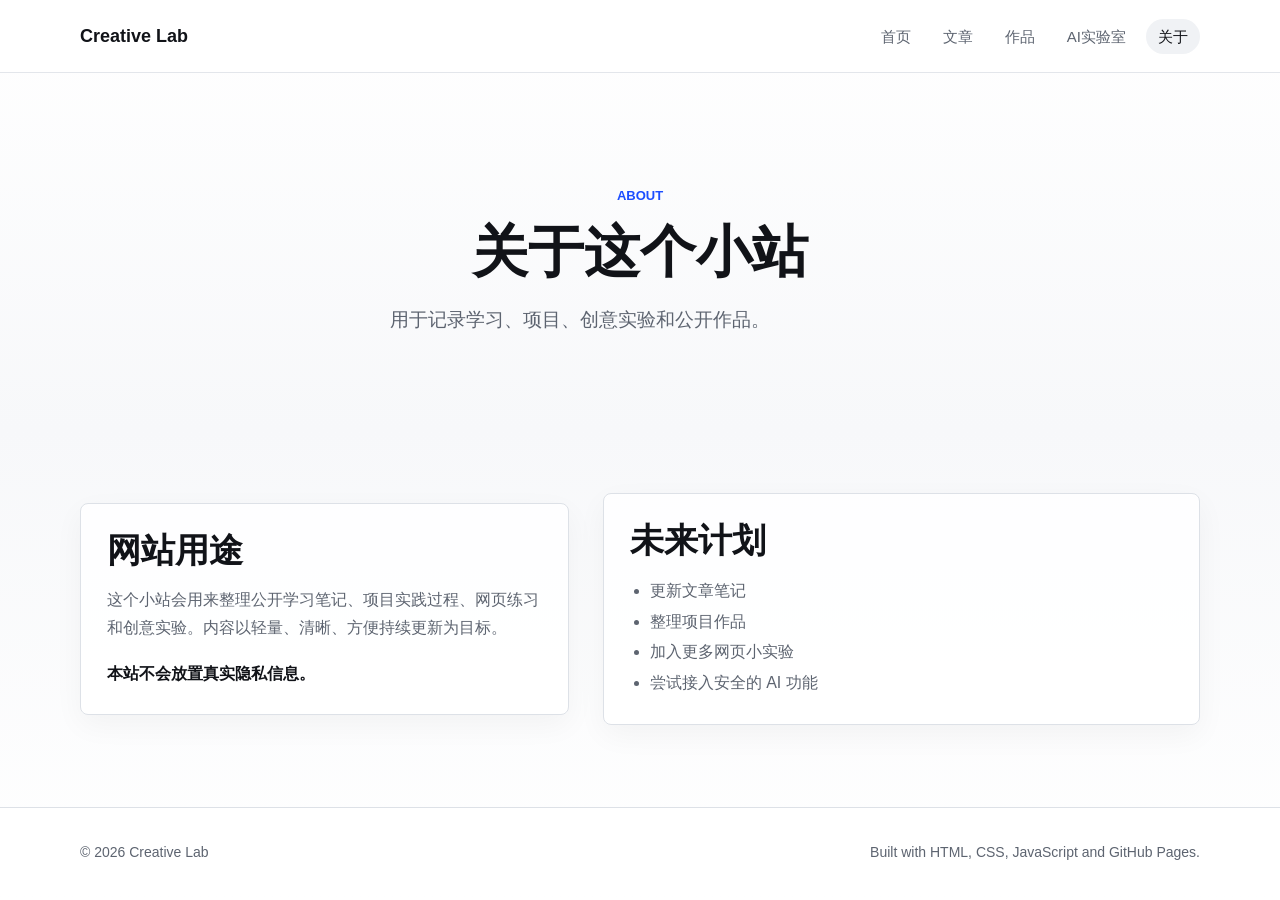
==== pages/about.html @ 0466f916 "Build Creative Lab static homepage" ====
<!DOCTYPE html>
<html lang="zh-CN">
<head>
  <meta charset="UTF-8">
  <meta name="viewport" content="width=device-width, initial-scale=1.0">
  <title>Creative Lab | 关于</title>
  <link rel="stylesheet" href="../assets/css/style.css">
  <link rel="stylesheet" href="../assets/css/responsive.css">
</head>
<body>
  <header class="site-header">
    <nav class="navbar container" aria-label="主导航">
      <a class="brand" href="../index.html">Creative Lab</a>
      <div class="nav-links">
        <a href="../index.html">首页</a>
        <a href="notes.html">文章</a>
        <a href="projects.html">作品</a>
        <a href="lab.html">AI实验室</a>
        <a href="about.html" aria-current="page">关于</a>
      </div>
    </nav>
  </header>

  <main class="page-main">
    <section class="page-hero">
      <div class="container narrow-container">
        <p class="eyebrow">About</p>
        <h1>关于这个小站</h1>
        <p class="lead-text">用于记录学习、项目、创意实验和公开作品。</p>
      </div>
    </section>

    <section class="section-block">
      <div class="container split-section">
        <article class="content-panel">
          <h2>网站用途</h2>
          <p>这个小站会用来整理公开学习笔记、项目实践过程、网页练习和创意实验。内容以轻量、清晰、方便持续更新为目标。</p>
          <p class="privacy-note">本站不会放置真实隐私信息。</p>
        </article>
        <article class="content-panel">
          <h2>未来计划</h2>
          <ul class="clean-list">
            <li>更新文章笔记</li>
            <li>整理项目作品</li>
            <li>加入更多网页小实验</li>
            <li>尝试接入安全的 AI 功能</li>
          </ul>
        </article>
      </div>
    </section>
  </main>

  <footer class="site-footer">
    <div class="container footer-inner">
      <p>© 2026 Creative Lab</p>
      <p>Built with HTML, CSS, JavaScript and GitHub Pages.</p>
    </div>
  </footer>
</body>
</html>
---- assets/css/style.css ----
:root {
  --bg: #f7f8fa;
  --surface: #ffffff;
  --surface-soft: #f0f2f5;
  --text: #111318;
  --muted: #5d6470;
  --line: #dde1e7;
  --accent: #1b4dff;
  --accent-dark: #1538b8;
  --shadow: 0 18px 45px rgba(17, 19, 24, 0.08);
  --radius: 8px;
  --max-width: 1120px;
}

* {
  box-sizing: border-box;
}

html {
  scroll-behavior: smooth;
}

body {
  margin: 0;
  min-width: 0;
  font-family: -apple-system, BlinkMacSystemFont, "Segoe UI", "PingFang SC", "Microsoft YaHei", Arial, sans-serif;
  color: var(--text);
  background: linear-gradient(180deg, #ffffff 0%, var(--bg) 48%, #ffffff 100%);
}

a {
  color: inherit;
}

.container {
  width: calc(100% - 48px);
  max-width: var(--max-width);
  margin: 0 auto;
}

.narrow-container {
  max-width: 780px;
}

.site-header {
  position: sticky;
  top: 0;
  z-index: 20;
  border-bottom: 1px solid rgba(221, 225, 231, 0.82);
  background: rgba(255, 255, 255, 0.82);
  backdrop-filter: blur(18px);
}

.navbar {
  min-height: 72px;
  display: flex;
  align-items: center;
  justify-content: space-between;
  gap: 24px;
  padding: 14px 0;
}

.brand {
  flex: 0 0 auto;
  color: var(--text);
  font-size: 18px;
  font-weight: 700;
  letter-spacing: 0;
  text-decoration: none;
}

.nav-links {
  display: flex;
  align-items: center;
  justify-content: flex-end;
  flex-wrap: wrap;
  gap: 8px;
}

.nav-links a {
  border-radius: 999px;
  color: var(--muted);
  font-size: 15px;
  line-height: 1;
  padding: 10px 12px;
  text-decoration: none;
  transition: color 160ms ease, background-color 160ms ease;
}

.nav-links a:hover,
.nav-links a[aria-current="page"] {
  color: var(--text);
  background: var(--surface-soft);
}

.hero-section {
  position: relative;
  overflow: hidden;
  padding: 112px 0 84px;
}

.hero-grid {
  display: grid;
  grid-template-columns: minmax(0, 1.05fr) minmax(280px, 0.95fr);
  align-items: center;
  gap: 56px;
}

.eyebrow {
  margin: 0 0 14px;
  color: var(--accent);
  font-size: 13px;
  font-weight: 700;
  letter-spacing: 0;
  text-transform: uppercase;
}

h1,
h2,
h3,
p {
  margin-top: 0;
}

h1 {
  max-width: 760px;
  margin-bottom: 22px;
  font-size: 64px;
  font-weight: 720;
  line-height: 1.06;
  letter-spacing: 0;
}

h2 {
  margin-bottom: 16px;
  font-size: 34px;
  line-height: 1.18;
  letter-spacing: 0;
}

h3 {
  margin-bottom: 12px;
  font-size: 21px;
  line-height: 1.35;
  letter-spacing: 0;
}

p {
  color: var(--muted);
  line-height: 1.75;
}

.hero-text,
.lead-text {
  max-width: 660px;
  font-size: 19px;
}

.hero-actions {
  display: flex;
  flex-wrap: wrap;
  gap: 14px;
  margin-top: 34px;
}

.button {
  display: inline-flex;
  align-items: center;
  justify-content: center;
  min-height: 46px;
  border: 1px solid transparent;
  border-radius: 999px;
  padding: 12px 20px;
  font: inherit;
  font-weight: 650;
  line-height: 1;
  text-decoration: none;
  cursor: pointer;
  transition: transform 160ms ease, border-color 160ms ease, background-color 160ms ease, color 160ms ease, box-shadow 160ms ease;
}

.button:hover {
  transform: translateY(-1px);
}

.button-primary {
  color: #ffffff;
  background: var(--text);
  box-shadow: 0 12px 26px rgba(17, 19, 24, 0.16);
}

.button-primary:hover {
  background: #000000;
}

.button-secondary {
  color: var(--text);
  background: rgba(255, 255, 255, 0.72);
  border-color: var(--line);
}

.button-secondary:hover {
  border-color: #c8ced8;
  background: #ffffff;
}

.hero-visual {
  position: relative;
  min-height: 430px;
}

.hero-visual::before,
.hero-visual::after {
  content: "";
  position: absolute;
  border: 1px solid rgba(17, 19, 24, 0.08);
  border-radius: var(--radius);
  background: rgba(255, 255, 255, 0.48);
}

.hero-visual::before {
  width: 62%;
  height: 62%;
  top: 8px;
  right: 0;
  transform: rotate(8deg);
}

.hero-visual::after {
  width: 48%;
  height: 42%;
  bottom: 0;
  left: 0;
  transform: rotate(-7deg);
}

.visual-panel {
  position: absolute;
  inset: 54px 14px 36px 36px;
  overflow: hidden;
  border: 1px solid rgba(17, 19, 24, 0.12);
  border-radius: var(--radius);
  background:
    linear-gradient(135deg, rgba(255, 255, 255, 0.92), rgba(248, 250, 252, 0.62)),
    repeating-linear-gradient(90deg, rgba(17, 19, 24, 0.04) 0 1px, transparent 1px 52px),
    repeating-linear-gradient(0deg, rgba(17, 19, 24, 0.04) 0 1px, transparent 1px 52px);
  box-shadow: var(--shadow);
}

.visual-panel span {
  position: absolute;
  display: block;
  border: 1px solid rgba(17, 19, 24, 0.14);
  border-radius: var(--radius);
  background: rgba(255, 255, 255, 0.74);
}

.visual-panel span:nth-child(1) {
  width: 46%;
  height: 92px;
  top: 42px;
  left: 38px;
}

.visual-panel span:nth-child(2) {
  width: 28%;
  height: 138px;
  right: 38px;
  top: 96px;
}

.visual-panel span:nth-child(3) {
  width: 54%;
  height: 112px;
  left: 78px;
  bottom: 50px;
}

.visual-line {
  position: absolute;
  width: 70%;
  height: 1px;
  top: 50%;
  left: 15%;
  background: linear-gradient(90deg, transparent, rgba(27, 77, 255, 0.7), transparent);
  transform: rotate(-18deg);
}

.section-block {
  padding: 82px 0;
}

.muted-section {
  background: rgba(240, 242, 245, 0.68);
}

.section-heading {
  max-width: 720px;
  margin: 0 auto 36px;
  text-align: center;
}

.section-heading.align-left {
  margin-left: 0;
  text-align: left;
}

.card-grid {
  display: grid;
  gap: 20px;
}

.three-columns {
  grid-template-columns: repeat(3, minmax(0, 1fr));
}

.info-card,
.project-card,
.content-card,
.content-panel,
.inspiration-box {
  border: 1px solid var(--line);
  border-radius: var(--radius);
  background: rgba(255, 255, 255, 0.9);
  box-shadow: 0 10px 30px rgba(17, 19, 24, 0.045);
}

.info-card,
.project-card,
.content-card,
.content-panel {
  padding: 26px;
  transition: transform 160ms ease, border-color 160ms ease, box-shadow 160ms ease;
}

.info-card:hover,
.project-card:hover,
.content-card:hover {
  transform: translateY(-3px);
  border-color: #cbd2dc;
  box-shadow: 0 16px 38px rgba(17, 19, 24, 0.075);
}

.info-card p,
.project-card p,
.content-card p,
.content-panel p {
  margin-bottom: 0;
}

.project-card,
.content-card {
  min-height: 220px;
  display: flex;
  flex-direction: column;
}

.project-card h2,
.content-card h2 {
  margin-bottom: 12px;
  font-size: 22px;
}

.tag-list {
  display: flex;
  flex-wrap: wrap;
  gap: 8px;
  margin-top: auto;
  padding-top: 22px;
}

.tag-list span {
  border: 1px solid var(--line);
  border-radius: 999px;
  color: #394150;
  background: #f7f8fa;
  font-size: 13px;
  line-height: 1;
  padding: 8px 10px;
}

.split-section {
  display: grid;
  grid-template-columns: minmax(0, 0.9fr) minmax(280px, 1.1fr);
  align-items: center;
  gap: 34px;
}

.lab-layout {
  align-items: stretch;
}

.inspiration-box {
  padding: 32px;
}

.large-box {
  min-height: 260px;
  display: flex;
  flex-direction: column;
  justify-content: space-between;
}

.inspiration-text {
  min-height: 100px;
  margin-bottom: 26px;
  color: var(--text);
  font-size: 24px;
  line-height: 1.55;
}

.page-main {
  min-height: calc(100vh - 170px);
}

.page-hero {
  padding: 112px 0 56px;
  text-align: center;
}

.page-hero h1 {
  margin-left: auto;
  margin-right: auto;
  font-size: 56px;
}

.card-meta {
  margin-bottom: 10px;
  color: var(--accent);
  font-size: 13px;
  font-weight: 700;
}

.privacy-note {
  margin-top: 18px;
  color: var(--text);
  font-weight: 700;
}

.clean-list {
  margin: 0;
  padding-left: 20px;
  color: var(--muted);
  line-height: 1.9;
}

.site-footer {
  border-top: 1px solid var(--line);
  background: #ffffff;
}

.footer-inner {
  display: flex;
  align-items: center;
  justify-content: space-between;
  gap: 20px;
  min-height: 88px;
  padding: 22px 0;
}

.footer-inner p {
  margin: 0;
  font-size: 14px;
}
---- assets/css/responsive.css ----
@media (max-width: 820px) {
  .container {
    width: calc(100% - 32px);
  }

  .navbar {
    align-items: flex-start;
    flex-direction: column;
    gap: 12px;
    min-height: auto;
  }

  .nav-links {
    width: 100%;
    justify-content: flex-start;
  }

  .nav-links a {
    padding: 9px 10px;
    font-size: 14px;
  }

  .hero-section {
    padding: 72px 0 52px;
  }

  h1 {
    font-size: 44px;
  }

  .page-hero h1 {
    font-size: 42px;
  }

  .hero-grid,
  .split-section {
    grid-template-columns: 1fr;
  }

  .hero-visual {
    min-height: 260px;
  }

  .visual-panel {
    inset: 18px 0 10px;
  }

  .three-columns {
    grid-template-columns: 1fr;
  }

  .section-block {
    padding: 58px 0;
  }

  .page-hero {
    padding: 72px 0 36px;
  }

  .section-heading {
    text-align: left;
  }

  .inspiration-text {
    min-height: auto;
    font-size: 21px;
  }

  .footer-inner {
    align-items: flex-start;
    flex-direction: column;
    justify-content: center;
  }
}

@media (max-width: 480px) {
  h1 {
    font-size: 36px;
  }

  .page-hero h1 {
    font-size: 36px;
  }

  h2 {
    font-size: 28px;
  }

  .hero-text,
  .lead-text {
    font-size: 17px;
  }

  .hero-actions,
  .button {
    width: 100%;
  }

  .info-card,
  .project-card,
  .content-card,
  .content-panel,
  .inspiration-box {
    padding: 22px;
  }

  .nav-links {
    gap: 4px;
  }
}
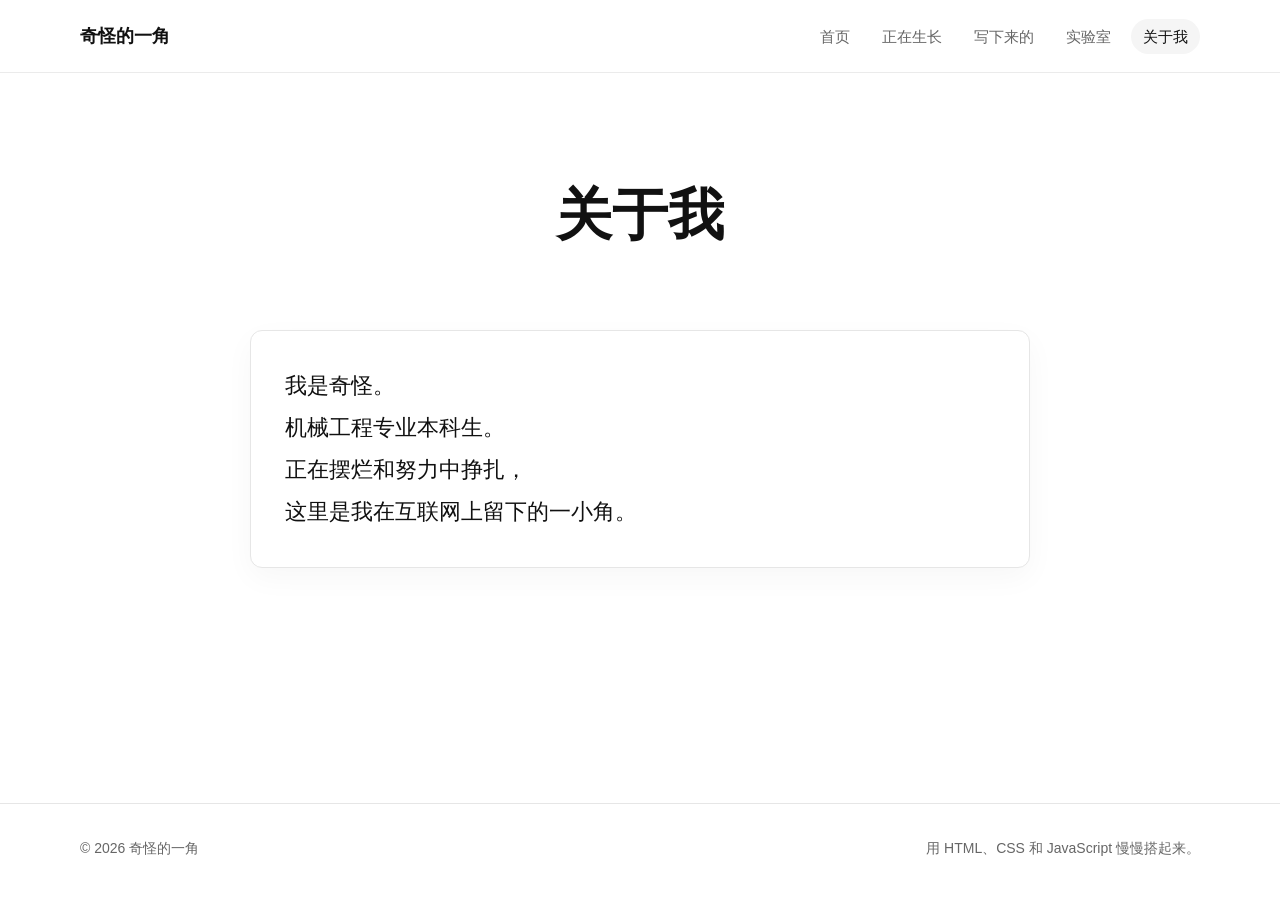
==== commit 89820f97: "Refine personal site UI locally" ====
--- a/pages/about.html
+++ b/pages/about.html
@@ -3,20 +3,20 @@
 <head>
   <meta charset="UTF-8">
   <meta name="viewport" content="width=device-width, initial-scale=1.0">
-  <title>Creative Lab | 关于</title>
+  <title>奇怪的一角 | 关于我</title>
   <link rel="stylesheet" href="../assets/css/style.css">
   <link rel="stylesheet" href="../assets/css/responsive.css">
 </head>
 <body>
   <header class="site-header">
     <nav class="navbar container" aria-label="主导航">
-      <a class="brand" href="../index.html">Creative Lab</a>
+      <a class="brand" href="../index.html">奇怪的一角</a>
       <div class="nav-links">
         <a href="../index.html">首页</a>
-        <a href="notes.html">文章</a>
-        <a href="projects.html">作品</a>
-        <a href="lab.html">AI实验室</a>
-        <a href="about.html" aria-current="page">关于</a>
+        <a href="projects.html">正在生长</a>
+        <a href="notes.html">写下来的</a>
+        <a href="lab.html">实验室</a>
+        <a href="about.html" aria-current="page">关于我</a>
       </div>
     </nav>
   </header>
@@ -24,27 +24,14 @@
   <main class="page-main">
     <section class="page-hero">
       <div class="container narrow-container">
-        <p class="eyebrow">About</p>
-        <h1>关于这个小站</h1>
-        <p class="lead-text">用于记录学习、项目、创意实验和公开作品。</p>
+        <h1>关于我</h1>
       </div>
     </section>
 
-    <section class="section-block">
-      <div class="container split-section">
-        <article class="content-panel">
-          <h2>网站用途</h2>
-          <p>这个小站会用来整理公开学习笔记、项目实践过程、网页练习和创意实验。内容以轻量、清晰、方便持续更新为目标。</p>
-          <p class="privacy-note">本站不会放置真实隐私信息。</p>
-        </article>
-        <article class="content-panel">
-          <h2>未来计划</h2>
-          <ul class="clean-list">
-            <li>更新文章笔记</li>
-            <li>整理项目作品</li>
-            <li>加入更多网页小实验</li>
-            <li>尝试接入安全的 AI 功能</li>
-          </ul>
+    <section class="section-block compact-section">
+      <div class="container narrow-container">
+        <article class="content-panel about-note">
+          <p>我是奇怪。<br>机械工程专业本科生。<br>正在摆烂和努力中挣扎，<br>这里是我在互联网上留下的一小角。</p>
         </article>
       </div>
     </section>
@@ -52,8 +39,8 @@
 
   <footer class="site-footer">
     <div class="container footer-inner">
-      <p>© 2026 Creative Lab</p>
-      <p>Built with HTML, CSS, JavaScript and GitHub Pages.</p>
+      <p>© 2026 奇怪的一角</p>
+      <p>用 HTML、CSS 和 JavaScript 慢慢搭起来。</p>
     </div>
   </footer>
 </body>
--- a/assets/css/style.css
+++ b/assets/css/style.css
@@ -1,13 +1,13 @@
 :root {
-  --bg: #f7f8fa;
+  --bg: #ffffff;
   --surface: #ffffff;
-  --surface-soft: #f0f2f5;
-  --text: #111318;
-  --muted: #5d6470;
-  --line: #dde1e7;
-  --accent: #1b4dff;
-  --accent-dark: #1538b8;
-  --shadow: 0 18px 45px rgba(17, 19, 24, 0.08);
+  --surface-soft: #f5f5f5;
+  --text: #111111;
+  --muted: #666666;
+  --line: #e6e6e6;
+  --accent: #111111;
+  --accent-soft: #f2f2f2;
+  --shadow: 0 18px 45px rgba(0, 0, 0, 0.06);
   --radius: 8px;
   --max-width: 1120px;
 }
@@ -25,7 +25,7 @@
   min-width: 0;
   font-family: -apple-system, BlinkMacSystemFont, "Segoe UI", "PingFang SC", "Microsoft YaHei", Arial, sans-serif;
   color: var(--text);
-  background: linear-gradient(180deg, #ffffff 0%, var(--bg) 48%, #ffffff 100%);
+  background: var(--bg);
 }
 
 a {
@@ -46,7 +46,7 @@
   position: sticky;
   top: 0;
   z-index: 20;
-  border-bottom: 1px solid rgba(221, 225, 231, 0.82);
+  border-bottom: 1px solid rgba(230, 230, 230, 0.78);
   background: rgba(255, 255, 255, 0.82);
   backdrop-filter: blur(18px);
 }
@@ -64,7 +64,7 @@
   flex: 0 0 auto;
   color: var(--text);
   font-size: 18px;
-  font-weight: 700;
+  font-weight: 620;
   letter-spacing: 0;
   text-decoration: none;
 }
@@ -84,13 +84,80 @@
   line-height: 1;
   padding: 10px 12px;
   text-decoration: none;
-  transition: color 160ms ease, background-color 160ms ease;
+  transition: color 180ms ease, background-color 180ms ease, transform 180ms ease;
 }
 
 .nav-links a:hover,
 .nav-links a[aria-current="page"] {
   color: var(--text);
   background: var(--surface-soft);
+}
+
+.nav-links a:hover {
+  transform: translateY(-1px);
+}
+
+.home-hero {
+  min-height: 64vh;
+  display: flex;
+  align-items: center;
+  padding: 118px 0 84px;
+}
+
+.home-hero-inner {
+  display: flex;
+  justify-content: center;
+  align-items: center;
+  text-align: center;
+}
+
+.home-hero h1 {
+  max-width: none;
+  margin-bottom: 0;
+  font-size: 88px;
+  font-weight: 520;
+  animation: fade-up 520ms ease both;
+}
+
+.home-notice-section {
+  padding: 4px 0 120px;
+}
+
+.notice-card,
+.quest-link-card {
+  border: 1px solid var(--line);
+  border-radius: 12px;
+  background: #ffffff;
+  box-shadow: var(--shadow);
+  animation: fade-up 620ms ease both;
+}
+
+.notice-card {
+  padding: 30px;
+  text-align: left;
+}
+
+.notice-label {
+  display: inline-flex;
+  margin-bottom: 12px;
+  border: 1px solid var(--line);
+  border-radius: 999px;
+  color: var(--muted);
+  background: var(--surface-soft);
+  font-size: 13px;
+  font-weight: 620;
+  line-height: 1;
+  padding: 8px 11px;
+}
+
+.notice-card h2,
+.quest-link-card h2 {
+  margin-bottom: 12px;
+}
+
+.notice-card p:not(.notice-label),
+.quest-link-card p:not(.notice-label) {
+  margin-bottom: 22px;
 }
 
 .hero-section {
@@ -172,21 +239,21 @@
   border-radius: 999px;
   padding: 12px 20px;
   font: inherit;
-  font-weight: 650;
+  font-weight: 620;
   line-height: 1;
   text-decoration: none;
   cursor: pointer;
-  transition: transform 160ms ease, border-color 160ms ease, background-color 160ms ease, color 160ms ease, box-shadow 160ms ease;
+  transition: transform 180ms ease, border-color 180ms ease, background-color 180ms ease, color 180ms ease, box-shadow 180ms ease;
 }
 
 .button:hover {
-  transform: translateY(-1px);
+  transform: translateY(-2px);
 }
 
 .button-primary {
   color: #ffffff;
   background: var(--text);
-  box-shadow: 0 12px 26px rgba(17, 19, 24, 0.16);
+  box-shadow: 0 12px 26px rgba(0, 0, 0, 0.14);
 }
 
 .button-primary:hover {
@@ -202,6 +269,18 @@
 .button-secondary:hover {
   border-color: #c8ced8;
   background: #ffffff;
+}
+
+.button-soft {
+  color: #ffffff;
+  background: var(--text);
+  border-color: var(--text);
+  box-shadow: 0 12px 26px rgba(0, 0, 0, 0.12);
+}
+
+.button-soft:hover {
+  background: #000000;
+  border-color: #000000;
 }
 
 .hero-visual {
@@ -282,7 +361,7 @@
   height: 1px;
   top: 50%;
   left: 15%;
-  background: linear-gradient(90deg, transparent, rgba(27, 77, 255, 0.7), transparent);
+  background: linear-gradient(90deg, transparent, rgba(17, 17, 17, 0.34), transparent);
   transform: rotate(-18deg);
 }
 
@@ -290,8 +369,12 @@
   padding: 82px 0;
 }
 
+.compact-section {
+  padding-top: 28px;
+}
+
 .muted-section {
-  background: rgba(240, 242, 245, 0.68);
+  background: #fafafa;
 }
 
 .section-heading {
@@ -312,6 +395,10 @@
 
 .three-columns {
   grid-template-columns: repeat(3, minmax(0, 1fr));
+}
+
+.two-columns {
+  grid-template-columns: repeat(2, minmax(0, 1fr));
 }
 
 .info-card,
@@ -320,9 +407,9 @@
 .content-panel,
 .inspiration-box {
   border: 1px solid var(--line);
-  border-radius: var(--radius);
-  background: rgba(255, 255, 255, 0.9);
-  box-shadow: 0 10px 30px rgba(17, 19, 24, 0.045);
+  border-radius: 12px;
+  background: #ffffff;
+  box-shadow: 0 10px 30px rgba(0, 0, 0, 0.035);
 }
 
 .info-card,
@@ -336,9 +423,9 @@
 .info-card:hover,
 .project-card:hover,
 .content-card:hover {
-  transform: translateY(-3px);
-  border-color: #cbd2dc;
-  box-shadow: 0 16px 38px rgba(17, 19, 24, 0.075);
+  transform: translateY(-4px);
+  border-color: #d0d0d0;
+  box-shadow: 0 18px 42px rgba(0, 0, 0, 0.065);
 }
 
 .info-card p,
@@ -350,7 +437,7 @@
 
 .project-card,
 .content-card {
-  min-height: 220px;
+  min-height: 180px;
   display: flex;
   flex-direction: column;
 }
@@ -394,6 +481,44 @@
   padding: 32px;
 }
 
+.quest-link-card {
+  display: flex;
+  align-items: center;
+  justify-content: space-between;
+  gap: 30px;
+  padding: 32px;
+  position: relative;
+  overflow: hidden;
+}
+
+.quest-link-card::after {
+  content: "";
+  position: absolute;
+  inset: auto 28px 0 auto;
+  width: 160px;
+  height: 1px;
+  background: linear-gradient(90deg, transparent, #111111);
+  opacity: 0.16;
+}
+
+.quest-link-card p:not(.notice-label) {
+  max-width: 650px;
+}
+
+.quiet-panel p,
+.about-note p {
+  color: var(--text);
+}
+
+.about-note {
+  padding: 34px;
+}
+
+.about-note p {
+  font-size: 22px;
+  line-height: 1.9;
+}
+
 .large-box {
   min-height: 260px;
   display: flex;
@@ -414,8 +539,9 @@
 }
 
 .page-hero {
-  padding: 112px 0 56px;
+  padding: 112px 0 36px;
   text-align: center;
+  animation: fade-up 500ms ease both;
 }
 
 .page-hero h1 {
@@ -428,7 +554,7 @@
   margin-bottom: 10px;
   color: var(--accent);
   font-size: 13px;
-  font-weight: 700;
+  font-weight: 620;
 }
 
 .privacy-note {
@@ -462,3 +588,26 @@
   margin: 0;
   font-size: 14px;
 }
+
+@keyframes fade-up {
+  from {
+    opacity: 0;
+    transform: translateY(12px);
+  }
+
+  to {
+    opacity: 1;
+    transform: translateY(0);
+  }
+}
+
+@media (prefers-reduced-motion: reduce) {
+  *,
+  *::before,
+  *::after {
+    animation-duration: 1ms !important;
+    animation-iteration-count: 1 !important;
+    scroll-behavior: auto !important;
+    transition-duration: 1ms !important;
+  }
+}
--- a/assets/css/responsive.css
+++ b/assets/css/responsive.css
@@ -24,6 +24,19 @@
     padding: 72px 0 52px;
   }
 
+  .home-hero {
+    min-height: 48vh;
+    padding: 78px 0 48px;
+  }
+
+  .home-hero h1 {
+    font-size: 50px;
+  }
+
+  .home-notice-section {
+    padding-bottom: 72px;
+  }
+
   h1 {
     font-size: 44px;
   }
@@ -45,8 +58,14 @@
     inset: 18px 0 10px;
   }
 
-  .three-columns {
+  .three-columns,
+  .two-columns {
     grid-template-columns: 1fr;
+  }
+
+  .quest-link-card {
+    align-items: flex-start;
+    flex-direction: column;
   }
 
   .section-block {
@@ -78,6 +97,10 @@
     font-size: 36px;
   }
 
+  .home-hero h1 {
+    font-size: 42px;
+  }
+
   .page-hero h1 {
     font-size: 36px;
   }
@@ -100,8 +123,14 @@
   .project-card,
   .content-card,
   .content-panel,
-  .inspiration-box {
+  .inspiration-box,
+  .notice-card,
+  .quest-link-card {
     padding: 22px;
+  }
+
+  .about-note p {
+    font-size: 19px;
   }
 
   .nav-links {
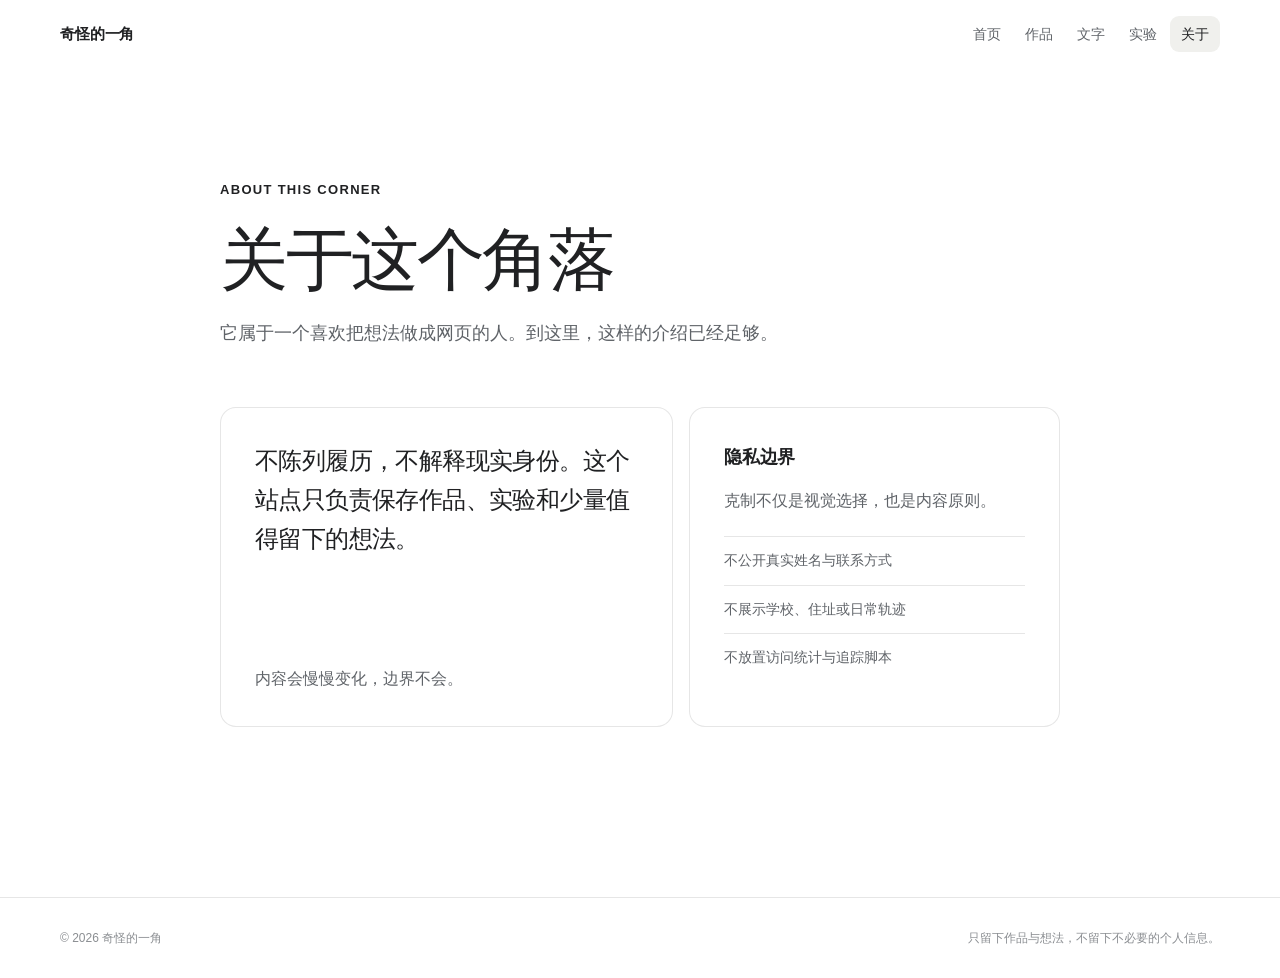
==== commit b7c96142: "Refine personal site and harden deployment privacy" ====
--- a/pages/about.html
+++ b/pages/about.html
@@ -3,45 +3,44 @@
 <head>
   <meta charset="UTF-8">
   <meta name="viewport" content="width=device-width, initial-scale=1.0">
-  <title>奇怪的一角 | 关于我</title>
-  <link rel="stylesheet" href="../assets/css/style.css">
-  <link rel="stylesheet" href="../assets/css/responsive.css">
+  <meta name="description" content="关于奇怪的一角，以及它的隐私边界。">
+  <title>关于 | 奇怪的一角</title>
+  <link rel="stylesheet" href="../assets/css/style.css?v=20260715-board">
+  <link rel="stylesheet" href="../assets/css/responsive.css?v=20260715-board2">
+  <script src="../assets/js/main.js?v=20260715-board" defer></script>
 </head>
 <body>
-  <header class="site-header">
-    <nav class="navbar container" aria-label="主导航">
-      <a class="brand" href="../index.html">奇怪的一角</a>
-      <div class="nav-links">
-        <a href="../index.html">首页</a>
-        <a href="projects.html">正在生长</a>
-        <a href="notes.html">写下来的</a>
-        <a href="lab.html">实验室</a>
-        <a href="about.html" aria-current="page">关于我</a>
-      </div>
-    </nav>
-  </header>
+  <site-header root="../" active="about"></site-header>
 
   <main class="page-main">
     <section class="page-hero">
-      <div class="container narrow-container">
-        <h1>关于我</h1>
+      <div class="page-width">
+        <p class="kicker">About this corner</p>
+        <h1>关于这个角落</h1>
+        <p class="lead-text">它属于一个喜欢把想法做成网页的人。到这里，这样的介绍已经足够。</p>
       </div>
     </section>
 
     <section class="section-block compact-section">
-      <div class="container narrow-container">
-        <article class="content-panel about-note">
-          <p>我是奇怪。<br>机械工程专业本科生。<br>正在摆烂和努力中挣扎，<br>这里是我在互联网上留下的一小角。</p>
+      <div class="page-width about-grid">
+        <article class="content-panel about-statement">
+          <p>不陈列履历，不解释现实身份。这个站点只负责保存作品、实验和少量值得留下的想法。</p>
+          <p>内容会慢慢变化，边界不会。</p>
         </article>
+
+        <aside class="privacy-panel" aria-labelledby="privacy-title">
+          <h2 id="privacy-title">隐私边界</h2>
+          <p>克制不仅是视觉选择，也是内容原则。</p>
+          <ul class="privacy-list">
+            <li>不公开真实姓名与联系方式</li>
+            <li>不展示学校、住址或日常轨迹</li>
+            <li>不放置访问统计与追踪脚本</li>
+          </ul>
+        </aside>
       </div>
     </section>
   </main>
 
-  <footer class="site-footer">
-    <div class="container footer-inner">
-      <p>© 2026 奇怪的一角</p>
-      <p>用 HTML、CSS 和 JavaScript 慢慢搭起来。</p>
-    </div>
-  </footer>
+  <site-footer></site-footer>
 </body>
 </html>
--- a/assets/css/style.css
+++ b/assets/css/style.css
@@ -1,15 +1,22 @@
 :root {
-  --bg: #ffffff;
+  color-scheme: light;
+  --canvas: #ffffff;
   --surface: #ffffff;
-  --surface-soft: #f5f5f5;
-  --text: #111111;
-  --muted: #666666;
-  --line: #e6e6e6;
-  --accent: #111111;
-  --accent-soft: #f2f2f2;
-  --shadow: 0 18px 45px rgba(0, 0, 0, 0.06);
-  --radius: 8px;
-  --max-width: 1120px;
+  --surface-subtle: #f0f0ed;
+  --text: #202123;
+  --text-soft: #5f6368;
+  --text-faint: #8b8e92;
+  --line: rgba(32, 33, 35, 0.11);
+  --line-strong: rgba(32, 33, 35, 0.18);
+  --accent: #202123;
+  --accent-soft: #f0f0ed;
+  --focus: #2f7a60;
+  --shadow: 0 18px 50px rgba(25, 27, 26, 0.07);
+  --radius-small: 10px;
+  --radius: 16px;
+  --page-width: 840px;
+  --shell-width: 1160px;
+  --ease: cubic-bezier(0.16, 1, 0.3, 1);
 }
 
 * {
@@ -22,164 +29,40 @@
 
 body {
   margin: 0;
-  min-width: 0;
-  font-family: -apple-system, BlinkMacSystemFont, "Segoe UI", "PingFang SC", "Microsoft YaHei", Arial, sans-serif;
-  color: var(--text);
-  background: var(--bg);
+  min-width: 320px;
+  color: var(--text);
+  background: var(--canvas);
+  font-family: Inter, ui-sans-serif, -apple-system, BlinkMacSystemFont, "Segoe UI", "PingFang SC", "Microsoft YaHei", sans-serif;
+  font-size: 16px;
+  line-height: 1.7;
+  text-rendering: optimizeLegibility;
+  -webkit-font-smoothing: antialiased;
+}
+
+body::before {
+  content: none;
 }
 
 a {
   color: inherit;
 }
 
-.container {
-  width: calc(100% - 48px);
-  max-width: var(--max-width);
-  margin: 0 auto;
-}
-
-.narrow-container {
-  max-width: 780px;
-}
-
-.site-header {
-  position: sticky;
-  top: 0;
-  z-index: 20;
-  border-bottom: 1px solid rgba(230, 230, 230, 0.78);
-  background: rgba(255, 255, 255, 0.82);
-  backdrop-filter: blur(18px);
-}
-
-.navbar {
-  min-height: 72px;
-  display: flex;
-  align-items: center;
-  justify-content: space-between;
-  gap: 24px;
-  padding: 14px 0;
-}
-
-.brand {
-  flex: 0 0 auto;
-  color: var(--text);
-  font-size: 18px;
-  font-weight: 620;
-  letter-spacing: 0;
-  text-decoration: none;
-}
-
-.nav-links {
-  display: flex;
-  align-items: center;
-  justify-content: flex-end;
-  flex-wrap: wrap;
-  gap: 8px;
-}
-
-.nav-links a {
-  border-radius: 999px;
-  color: var(--muted);
-  font-size: 15px;
-  line-height: 1;
-  padding: 10px 12px;
-  text-decoration: none;
-  transition: color 180ms ease, background-color 180ms ease, transform 180ms ease;
-}
-
-.nav-links a:hover,
-.nav-links a[aria-current="page"] {
-  color: var(--text);
-  background: var(--surface-soft);
-}
-
-.nav-links a:hover {
-  transform: translateY(-1px);
-}
-
-.home-hero {
-  min-height: 64vh;
-  display: flex;
-  align-items: center;
-  padding: 118px 0 84px;
-}
-
-.home-hero-inner {
-  display: flex;
-  justify-content: center;
-  align-items: center;
-  text-align: center;
-}
-
-.home-hero h1 {
-  max-width: none;
-  margin-bottom: 0;
-  font-size: 88px;
-  font-weight: 520;
-  animation: fade-up 520ms ease both;
-}
-
-.home-notice-section {
-  padding: 4px 0 120px;
-}
-
-.notice-card,
-.quest-link-card {
-  border: 1px solid var(--line);
-  border-radius: 12px;
-  background: #ffffff;
-  box-shadow: var(--shadow);
-  animation: fade-up 620ms ease both;
-}
-
-.notice-card {
-  padding: 30px;
-  text-align: left;
-}
-
-.notice-label {
-  display: inline-flex;
-  margin-bottom: 12px;
-  border: 1px solid var(--line);
-  border-radius: 999px;
-  color: var(--muted);
-  background: var(--surface-soft);
-  font-size: 13px;
-  font-weight: 620;
-  line-height: 1;
-  padding: 8px 11px;
-}
-
-.notice-card h2,
-.quest-link-card h2 {
-  margin-bottom: 12px;
-}
-
-.notice-card p:not(.notice-label),
-.quest-link-card p:not(.notice-label) {
-  margin-bottom: 22px;
-}
-
-.hero-section {
-  position: relative;
-  overflow: hidden;
-  padding: 112px 0 84px;
-}
-
-.hero-grid {
-  display: grid;
-  grid-template-columns: minmax(0, 1.05fr) minmax(280px, 0.95fr);
-  align-items: center;
-  gap: 56px;
-}
-
-.eyebrow {
-  margin: 0 0 14px;
-  color: var(--accent);
-  font-size: 13px;
-  font-weight: 700;
-  letter-spacing: 0;
-  text-transform: uppercase;
+button,
+a {
+  -webkit-tap-highlight-color: transparent;
+}
+
+button,
+input,
+textarea,
+select {
+  font: inherit;
+}
+
+button:focus-visible,
+a:focus-visible {
+  outline: 3px solid color-mix(in srgb, var(--focus) 32%, transparent);
+  outline-offset: 3px;
 }
 
 h1,
@@ -189,407 +72,787 @@
   margin-top: 0;
 }
 
-h1 {
-  max-width: 760px;
+h1,
+h2,
+h3 {
+  color: var(--text);
+  letter-spacing: -0.035em;
+}
+
+p {
+  color: var(--text-soft);
+}
+
+site-header,
+site-footer {
+  display: block;
+}
+
+.shell {
+  width: min(calc(100% - 48px), var(--shell-width));
+  margin-inline: auto;
+}
+
+.page-width {
+  width: min(calc(100% - 48px), var(--page-width));
+  margin-inline: auto;
+}
+
+.site-header {
+  position: sticky;
+  top: 0;
+  z-index: 20;
+  border-bottom: 1px solid transparent;
+  background: rgba(255, 255, 255, 0.9);
+  backdrop-filter: blur(18px) saturate(1.15);
+  -webkit-backdrop-filter: blur(18px) saturate(1.15);
+}
+
+.navbar {
+  min-height: 68px;
+  display: flex;
+  align-items: center;
+  justify-content: space-between;
+  gap: 24px;
+}
+
+.brand {
+  flex: 0 0 auto;
+  color: var(--text);
+  font-size: 15px;
+  font-weight: 680;
+  letter-spacing: -0.01em;
+  text-decoration: none;
+}
+
+.nav-links {
+  display: flex;
+  align-items: center;
+  gap: 2px;
+}
+
+.nav-links a {
+  min-height: 36px;
+  display: inline-flex;
+  align-items: center;
+  border-radius: 9px;
+  color: var(--text-soft);
+  font-size: 14px;
+  line-height: 1;
+  padding: 0 11px;
+  text-decoration: none;
+  transition: color 180ms ease, background-color 180ms ease;
+}
+
+.nav-links a:hover,
+.nav-links a[aria-current="page"] {
+  color: var(--text);
+  background: var(--surface-subtle);
+}
+
+.page-main {
+  min-height: calc(100vh - 148px);
+}
+
+.home-hero {
+  padding: 90px 0 36px;
+  animation: reveal 620ms var(--ease) both;
+}
+
+.kicker {
   margin-bottom: 22px;
-  font-size: 64px;
-  font-weight: 720;
-  line-height: 1.06;
-  letter-spacing: 0;
-}
-
-h2 {
-  margin-bottom: 16px;
-  font-size: 34px;
-  line-height: 1.18;
-  letter-spacing: 0;
-}
-
-h3 {
-  margin-bottom: 12px;
-  font-size: 21px;
-  line-height: 1.35;
-  letter-spacing: 0;
-}
-
-p {
-  color: var(--muted);
-  line-height: 1.75;
-}
-
-.hero-text,
+  color: var(--accent);
+  font-size: 13px;
+  font-weight: 700;
+  letter-spacing: 0.1em;
+  text-transform: uppercase;
+}
+
+.home-hero h1,
+.page-hero h1 {
+  margin-bottom: 24px;
+  font-size: clamp(44px, 7.2vw, 68px);
+  font-weight: 560;
+  line-height: 1.08;
+}
+
+.home-hero h1 {
+  max-width: 740px;
+}
+
+.hero-copy,
 .lead-text {
-  max-width: 660px;
-  font-size: 19px;
+  max-width: 650px;
+  margin-bottom: 0;
+  font-size: 18px;
+  line-height: 1.8;
 }
 
 .hero-actions {
   display: flex;
   flex-wrap: wrap;
-  gap: 14px;
+  gap: 10px;
   margin-top: 34px;
 }
 
 .button {
+  min-height: 44px;
   display: inline-flex;
   align-items: center;
   justify-content: center;
-  min-height: 46px;
   border: 1px solid transparent;
-  border-radius: 999px;
-  padding: 12px 20px;
-  font: inherit;
-  font-weight: 620;
+  border-radius: var(--radius-small);
+  padding: 0 16px;
+  font-size: 14px;
+  font-weight: 650;
   line-height: 1;
   text-decoration: none;
   cursor: pointer;
-  transition: transform 180ms ease, border-color 180ms ease, background-color 180ms ease, color 180ms ease, box-shadow 180ms ease;
+  transition: transform 180ms var(--ease), background-color 180ms ease, border-color 180ms ease;
 }
 
 .button:hover {
-  transform: translateY(-2px);
+  transform: translateY(-1px);
 }
 
 .button-primary {
   color: #ffffff;
   background: var(--text);
-  box-shadow: 0 12px 26px rgba(0, 0, 0, 0.14);
 }
 
 .button-primary:hover {
-  background: #000000;
+  background: #0f1011;
 }
 
 .button-secondary {
-  color: var(--text);
-  background: rgba(255, 255, 255, 0.72);
   border-color: var(--line);
+  color: var(--text);
+  background: color-mix(in srgb, var(--surface) 78%, transparent);
 }
 
 .button-secondary:hover {
-  border-color: #c8ced8;
+  border-color: var(--line-strong);
+  background: var(--surface);
+}
+
+.home-section,
+.section-block {
+  padding: 54px 0;
+}
+
+.home-section:first-of-type {
+  padding-top: 0;
+}
+
+.section-heading {
+  display: flex;
+  align-items: end;
+  justify-content: space-between;
+  gap: 20px;
+  margin-bottom: 18px;
+}
+
+.section-heading h2 {
+  margin-bottom: 0;
+  font-size: 16px;
+  font-weight: 680;
+  letter-spacing: -0.01em;
+}
+
+.section-heading p,
+.section-count {
+  margin-bottom: 0;
+  color: var(--text-faint);
+  font-size: 13px;
+}
+
+.work-list {
+  overflow: hidden;
+  border: 1px solid var(--line);
+  border-radius: var(--radius);
+  background: var(--surface);
+  box-shadow: 0 1px 0 rgba(255, 255, 255, 0.75) inset;
+}
+
+.work-row {
+  display: grid;
+  grid-template-columns: 44px minmax(0, 1fr) auto;
+  align-items: center;
+  gap: 18px;
+  min-height: 132px;
+  padding: 24px;
+  text-decoration: none;
+  transition: background-color 190ms ease;
+}
+
+.work-row + .work-row {
+  border-top: 1px solid var(--line);
+}
+
+.work-row:hover {
+  background: var(--surface);
+}
+
+.work-index {
+  align-self: start;
+  color: var(--text-faint);
+  font-size: 12px;
+  font-variant-numeric: tabular-nums;
+}
+
+.work-copy {
+  min-width: 0;
+}
+
+.work-meta {
+  display: flex;
+  align-items: center;
+  gap: 8px;
+  margin-bottom: 7px;
+  color: var(--accent);
+  font-size: 12px;
+  font-weight: 680;
+}
+
+.status-dot {
+  width: 6px;
+  height: 6px;
+  flex: 0 0 auto;
+  border-radius: 50%;
+  background: #8b8e92;
+  box-shadow: 0 0 0 4px rgba(32, 33, 35, 0.06);
+}
+
+.announcement-board {
+  display: grid;
+  gap: 14px;
+}
+
+.announcement-tile {
+  position: relative;
+  min-height: 118px;
+  display: grid;
+  grid-template-columns: 34px minmax(0, 1fr) auto;
+  align-items: center;
+  gap: 22px;
+  overflow: hidden;
+  border: 1px solid var(--line);
+  border-radius: 18px;
+  color: var(--text);
+  background: var(--surface);
+  box-shadow: 0 16px 42px rgba(24, 24, 26, 0.06);
+  padding: 24px 26px;
+  text-decoration: none;
+  transition: transform 240ms var(--ease), border-color 240ms ease, box-shadow 240ms ease, filter 240ms ease;
+}
+
+.announcement-tile:hover {
+  transform: translateY(-4px);
+  border-color: var(--line-strong);
+  box-shadow: 0 24px 64px rgba(24, 24, 26, 0.11);
+  filter: saturate(1.04);
+}
+
+.announcement-number {
+  align-self: start;
+  color: rgba(32, 33, 35, 0.38);
+  font-size: 12px;
+  font-variant-numeric: tabular-nums;
+  line-height: 1;
+}
+
+.announcement-body {
+  min-width: 0;
+  display: grid;
+  gap: 7px;
+}
+
+.announcement-meta {
+  display: inline-flex;
+  align-items: center;
+  gap: 7px;
+  color: #55565a;
+  font-size: 12px;
+  font-weight: 700;
+  line-height: 1;
+}
+
+.announcement-body strong {
+  color: var(--text);
+  font-size: 22px;
+  font-weight: 620;
+  letter-spacing: -0.025em;
+  line-height: 1.35;
+}
+
+.announcement-description {
+  max-width: 560px;
+  color: var(--text-soft);
+  font-size: 14px;
+  line-height: 1.7;
+}
+
+.announcement-action {
+  position: relative;
+  z-index: 1;
+  min-height: 42px;
+  display: inline-flex;
+  align-items: center;
+  justify-content: center;
+  border: 1px solid rgba(32, 33, 35, 0.12);
+  border-radius: 999px;
+  color: var(--text);
   background: #ffffff;
-}
-
-.button-soft {
+  font-size: 13px;
+  font-weight: 680;
+  line-height: 1;
+  padding: 0 15px;
+  white-space: nowrap;
+  transition: transform 180ms var(--ease), border-color 180ms ease, background-color 180ms ease;
+}
+
+.announcement-tile:hover .announcement-action {
+  transform: translateY(-1px);
+  border-color: rgba(32, 33, 35, 0.24);
+}
+
+.announcement-tile > * {
+  position: relative;
+  z-index: 1;
+}
+
+.theme-identity-v {
+  --idv-ink: #111111;
+  --idv-violet: #6f3a91;
+  --idv-night: #4d526f;
+}
+
+.announcement-tile.theme-identity-v {
+  border-color: rgba(111, 58, 145, 0.26);
+  background: #ffffff;
+  box-shadow: 0 18px 48px rgba(74, 47, 95, 0.1);
+}
+
+.theme-identity-v::before {
+  position: absolute;
+  inset: 0 0 0 auto;
+  z-index: 0;
+  width: 25%;
+  content: "";
+  background: #f6f0f8;
+}
+
+.theme-identity-v .announcement-meta {
+  color: var(--idv-violet);
+  letter-spacing: 0.07em;
+}
+
+.event-live-dot {
+  width: 7px;
+  height: 7px;
+  flex: 0 0 auto;
+  border-radius: 50%;
+  background: #a449d1;
+  box-shadow: 0 0 0 4px rgba(164, 73, 209, 0.1);
+}
+
+.theme-identity-v .announcement-action {
+  border-color: transparent;
+  border-radius: 8px;
   color: #ffffff;
-  background: var(--text);
-  border-color: var(--text);
-  box-shadow: 0 12px 26px rgba(0, 0, 0, 0.12);
-}
-
-.button-soft:hover {
-  background: #000000;
-  border-color: #000000;
-}
-
-.hero-visual {
+  background: var(--idv-night);
+  box-shadow: 0 8px 20px rgba(77, 82, 111, 0.18);
+}
+
+.theme-identity-v:hover .announcement-action {
+  border-color: transparent;
+  color: #ffffff;
+  background: var(--idv-ink);
+}
+
+.event-stamp {
+  position: absolute !important;
+  top: 13px;
+  right: 15px;
+  z-index: 0 !important;
+  color: rgba(111, 58, 145, 0.17);
+  font-size: 9px;
+  font-weight: 800;
+  line-height: 1.3;
+  letter-spacing: 0.14em;
+  text-align: right;
+}
+
+.theme-side-quest {
+  --theme-soft: rgba(143, 214, 189, 0.52);
+  --theme-sky: rgba(158, 215, 255, 0.58);
+  --theme-petal: rgba(255, 208, 220, 0.52);
+  --theme-line: rgba(255, 255, 255, 0.78);
+}
+
+.announcement-tile.theme-side-quest {
+  border-color: rgba(76, 142, 112, 0.2);
+  background:
+    radial-gradient(circle at 12% 18%, var(--theme-sky), transparent 28%),
+    radial-gradient(circle at 88% 18%, var(--theme-petal), transparent 24%),
+    radial-gradient(circle at 68% 92%, var(--theme-soft), transparent 30%),
+    #ffffff;
+}
+
+.theme-side-quest::before {
+  position: absolute;
+  top: 0;
+  right: 24px;
+  left: 24px;
+  z-index: 0;
+  height: 1px;
+  content: "";
+  background: linear-gradient(90deg, transparent, var(--theme-line), transparent);
+}
+
+.theme-side-quest::after {
+  position: absolute;
+  inset: 0;
+  z-index: 0;
+  content: "";
+  opacity: 0;
+  pointer-events: none;
+  background: linear-gradient(105deg, transparent 28%, rgba(255, 255, 255, 0.62) 48%, transparent 68%);
+  transform: translateX(-42%);
+  transition: opacity 240ms ease, transform 620ms var(--ease);
+}
+
+.theme-side-quest:hover::after {
+  opacity: 0.72;
+  transform: translateX(42%);
+}
+
+.lab-announcement-grid {
+  display: grid;
+  grid-template-columns: repeat(2, minmax(0, 1fr));
+  gap: 14px;
+}
+
+.lab-announcement-tile {
+  min-height: 280px;
+  grid-template-columns: 1fr;
+  align-content: space-between;
+  align-items: start;
+  padding: 28px;
+}
+
+.lab-announcement-tile .announcement-number {
+  position: absolute;
+  top: 18px;
+  right: 20px;
+}
+
+.lab-announcement-tile .announcement-body strong {
+  font-size: 26px;
+}
+
+.lab-announcement-tile .announcement-description {
+  max-width: 430px;
+}
+
+.lab-announcement-tile .announcement-action {
+  width: 100%;
+  justify-self: stretch;
+  margin-top: 28px;
+}
+
+.lab-announcement-tile.theme-identity-v::before {
+  inset: auto 0 0;
+  width: 100%;
+  height: 34%;
+}
+
+.work-copy h2,
+.work-copy h3 {
+  margin-bottom: 7px;
+  font-size: 21px;
+  font-weight: 620;
+  letter-spacing: -0.025em;
+}
+
+.work-title,
+.work-description {
+  display: block;
+}
+
+.work-title {
+  margin-bottom: 7px;
+  color: var(--text);
+  font-size: 21px;
+  font-weight: 620;
+  letter-spacing: -0.025em;
+  line-height: 1.35;
+}
+
+.work-copy p {
+  max-width: 580px;
+  margin-bottom: 0;
+  font-size: 14px;
+  line-height: 1.7;
+}
+
+.work-description {
+  max-width: 580px;
+  color: var(--text-soft);
+  font-size: 14px;
+  line-height: 1.7;
+}
+
+.work-action {
+  min-width: 82px;
+  border: 1px solid var(--line);
+  border-radius: 9px;
+  color: var(--text);
+  background: var(--surface);
+  font-size: 13px;
+  font-weight: 650;
+  line-height: 1;
+  padding: 12px 13px;
+  text-align: center;
+  transition: border-color 180ms ease, transform 180ms var(--ease);
+}
+
+.work-row:hover .work-action {
+  border-color: var(--line-strong);
+  transform: translateY(-1px);
+}
+
+.quiet-note {
+  display: grid;
+  grid-template-columns: 0.8fr 1.2fr;
+  gap: 34px;
+  border-top: 1px solid var(--line);
+  padding: 40px 0 28px;
+}
+
+.quiet-note h2 {
+  margin-bottom: 0;
+  font-size: 20px;
+  font-weight: 620;
+}
+
+.quiet-note p {
+  margin-bottom: 0;
+  font-size: 15px;
+}
+
+.page-hero {
+  padding: 110px 0 58px;
+  animation: reveal 560ms var(--ease) both;
+}
+
+.page-hero h1 {
+  margin-bottom: 20px;
+}
+
+.page-hero .lead-text {
+  max-width: 620px;
+}
+
+.compact-section {
+  padding-top: 0;
+}
+
+.stack {
+  display: grid;
+  gap: 14px;
+}
+
+.project-panel,
+.content-panel,
+.inspiration-box,
+.privacy-panel {
+  border: 1px solid var(--line);
+  border-radius: var(--radius);
+  background: var(--surface);
+}
+
+.project-panel {
   position: relative;
-  min-height: 430px;
-}
-
-.hero-visual::before,
-.hero-visual::after {
-  content: "";
-  position: absolute;
-  border: 1px solid rgba(17, 19, 24, 0.08);
-  border-radius: var(--radius);
-  background: rgba(255, 255, 255, 0.48);
-}
-
-.hero-visual::before {
-  width: 62%;
-  height: 62%;
-  top: 8px;
-  right: 0;
-  transform: rotate(8deg);
-}
-
-.hero-visual::after {
-  width: 48%;
-  height: 42%;
-  bottom: 0;
-  left: 0;
-  transform: rotate(-7deg);
-}
-
-.visual-panel {
-  position: absolute;
-  inset: 54px 14px 36px 36px;
-  overflow: hidden;
-  border: 1px solid rgba(17, 19, 24, 0.12);
-  border-radius: var(--radius);
-  background:
-    linear-gradient(135deg, rgba(255, 255, 255, 0.92), rgba(248, 250, 252, 0.62)),
-    repeating-linear-gradient(90deg, rgba(17, 19, 24, 0.04) 0 1px, transparent 1px 52px),
-    repeating-linear-gradient(0deg, rgba(17, 19, 24, 0.04) 0 1px, transparent 1px 52px);
+  display: grid;
+  grid-template-columns: minmax(0, 1fr) auto;
+  align-items: center;
+  gap: 28px;
+  padding: 28px;
+  transition: border-color 190ms ease, background-color 190ms ease, transform 190ms var(--ease);
+}
+
+.project-panel:hover {
+  border-color: var(--line-strong);
+  background: var(--surface);
+  transform: translateY(-2px);
+}
+
+.project-panel h2 {
+  margin-bottom: 8px;
+  font-size: 24px;
+  font-weight: 620;
+}
+
+.project-panel p {
+  max-width: 620px;
+  margin-bottom: 0;
+  font-size: 15px;
+}
+
+.tag-list {
+  display: flex;
+  flex-wrap: wrap;
+  gap: 7px;
+  margin-top: 20px;
+}
+
+.tag-list span {
+  border-radius: 7px;
+  color: var(--text-soft);
+  background: var(--surface-subtle);
+  font-size: 12px;
+  line-height: 1;
+  padding: 8px 9px;
+}
+
+.project-link {
+  color: var(--accent);
+  font-size: 13px;
+  font-weight: 680;
+  text-underline-offset: 4px;
+}
+
+.content-panel,
+.privacy-panel {
+  padding: 34px;
+}
+
+.content-panel h2,
+.privacy-panel h2 {
+  margin-bottom: 14px;
+  font-size: 24px;
+  font-weight: 620;
+}
+
+.content-panel p,
+.privacy-panel p {
+  margin-bottom: 0;
+}
+
+.empty-state {
+  min-height: 230px;
+  display: flex;
+  flex-direction: column;
+  justify-content: center;
+}
+
+.empty-state .kicker {
+  margin-bottom: 14px;
+}
+
+.lab-grid {
+  display: grid;
+  grid-template-columns: 0.8fr 1.2fr;
+  align-items: stretch;
+  gap: 18px;
+  padding-top: 26px;
+}
+
+.lab-intro h2 {
+  margin-bottom: 12px;
+  font-size: 24px;
+  font-weight: 620;
+}
+
+.lab-intro p {
+  margin-bottom: 0;
+}
+
+.inspiration-box {
+  min-height: 250px;
+  display: flex;
+  flex-direction: column;
+  align-items: flex-start;
+  justify-content: space-between;
+  padding: 30px;
   box-shadow: var(--shadow);
 }
 
-.visual-panel span {
-  position: absolute;
-  display: block;
-  border: 1px solid rgba(17, 19, 24, 0.14);
-  border-radius: var(--radius);
-  background: rgba(255, 255, 255, 0.74);
-}
-
-.visual-panel span:nth-child(1) {
-  width: 46%;
-  height: 92px;
-  top: 42px;
-  left: 38px;
-}
-
-.visual-panel span:nth-child(2) {
-  width: 28%;
-  height: 138px;
-  right: 38px;
-  top: 96px;
-}
-
-.visual-panel span:nth-child(3) {
-  width: 54%;
-  height: 112px;
-  left: 78px;
-  bottom: 50px;
-}
-
-.visual-line {
-  position: absolute;
-  width: 70%;
-  height: 1px;
-  top: 50%;
-  left: 15%;
-  background: linear-gradient(90deg, transparent, rgba(17, 17, 17, 0.34), transparent);
-  transform: rotate(-18deg);
-}
-
-.section-block {
-  padding: 82px 0;
-}
-
-.compact-section {
-  padding-top: 28px;
-}
-
-.muted-section {
-  background: #fafafa;
-}
-
-.section-heading {
-  max-width: 720px;
-  margin: 0 auto 36px;
-  text-align: center;
-}
-
-.section-heading.align-left {
-  margin-left: 0;
-  text-align: left;
-}
-
-.card-grid {
-  display: grid;
-  gap: 20px;
-}
-
-.three-columns {
-  grid-template-columns: repeat(3, minmax(0, 1fr));
-}
-
-.two-columns {
-  grid-template-columns: repeat(2, minmax(0, 1fr));
-}
-
-.info-card,
-.project-card,
-.content-card,
-.content-panel,
-.inspiration-box {
-  border: 1px solid var(--line);
-  border-radius: 12px;
-  background: #ffffff;
-  box-shadow: 0 10px 30px rgba(0, 0, 0, 0.035);
-}
-
-.info-card,
-.project-card,
-.content-card,
-.content-panel {
-  padding: 26px;
-  transition: transform 160ms ease, border-color 160ms ease, box-shadow 160ms ease;
-}
-
-.info-card:hover,
-.project-card:hover,
-.content-card:hover {
-  transform: translateY(-4px);
-  border-color: #d0d0d0;
-  box-shadow: 0 18px 42px rgba(0, 0, 0, 0.065);
-}
-
-.info-card p,
-.project-card p,
-.content-card p,
-.content-panel p {
-  margin-bottom: 0;
-}
-
-.project-card,
-.content-card {
-  min-height: 180px;
-  display: flex;
-  flex-direction: column;
-}
-
-.project-card h2,
-.content-card h2 {
-  margin-bottom: 12px;
-  font-size: 22px;
-}
-
-.tag-list {
-  display: flex;
-  flex-wrap: wrap;
-  gap: 8px;
-  margin-top: auto;
-  padding-top: 22px;
-}
-
-.tag-list span {
-  border: 1px solid var(--line);
-  border-radius: 999px;
-  color: #394150;
-  background: #f7f8fa;
-  font-size: 13px;
-  line-height: 1;
-  padding: 8px 10px;
-}
-
-.split-section {
-  display: grid;
-  grid-template-columns: minmax(0, 0.9fr) minmax(280px, 1.1fr);
-  align-items: center;
-  gap: 34px;
-}
-
-.lab-layout {
-  align-items: stretch;
-}
-
-.inspiration-box {
-  padding: 32px;
-}
-
-.quest-link-card {
-  display: flex;
-  align-items: center;
-  justify-content: space-between;
-  gap: 30px;
-  padding: 32px;
-  position: relative;
-  overflow: hidden;
-}
-
-.quest-link-card::after {
-  content: "";
-  position: absolute;
-  inset: auto 28px 0 auto;
-  width: 160px;
-  height: 1px;
-  background: linear-gradient(90deg, transparent, #111111);
-  opacity: 0.16;
-}
-
-.quest-link-card p:not(.notice-label) {
-  max-width: 650px;
-}
-
-.quiet-panel p,
-.about-note p {
-  color: var(--text);
-}
-
-.about-note {
-  padding: 34px;
-}
-
-.about-note p {
-  font-size: 22px;
-  line-height: 1.9;
-}
-
-.large-box {
-  min-height: 260px;
+.inspiration-text {
+  max-width: 560px;
+  margin-bottom: 34px;
+  color: var(--text);
+  font-size: 23px;
+  line-height: 1.58;
+  letter-spacing: -0.02em;
+}
+
+.about-grid {
+  display: grid;
+  grid-template-columns: 1.1fr 0.9fr;
+  gap: 16px;
+}
+
+.about-statement {
+  min-height: 320px;
   display: flex;
   flex-direction: column;
   justify-content: space-between;
 }
 
-.inspiration-text {
-  min-height: 100px;
-  margin-bottom: 26px;
+.about-statement > p:first-of-type {
+  max-width: 560px;
   color: var(--text);
   font-size: 24px;
-  line-height: 1.55;
-}
-
-.page-main {
-  min-height: calc(100vh - 170px);
-}
-
-.page-hero {
-  padding: 112px 0 36px;
-  text-align: center;
-  animation: fade-up 500ms ease both;
-}
-
-.page-hero h1 {
-  margin-left: auto;
-  margin-right: auto;
-  font-size: 56px;
-}
-
-.card-meta {
-  margin-bottom: 10px;
-  color: var(--accent);
-  font-size: 13px;
-  font-weight: 620;
-}
-
-.privacy-note {
-  margin-top: 18px;
-  color: var(--text);
-  font-weight: 700;
-}
-
-.clean-list {
-  margin: 0;
-  padding-left: 20px;
-  color: var(--muted);
-  line-height: 1.9;
+  line-height: 1.62;
+  letter-spacing: -0.025em;
+}
+
+.privacy-panel {
+  background: var(--surface);
+}
+
+.privacy-panel h2 {
+  font-size: 18px;
+  letter-spacing: -0.015em;
+}
+
+.privacy-list {
+  display: grid;
+  gap: 12px;
+  margin: 22px 0 0;
+  padding: 0;
+  list-style: none;
+}
+
+.privacy-list li {
+  border-top: 1px solid var(--line);
+  color: var(--text-soft);
+  font-size: 14px;
+  padding-top: 12px;
 }
 
 .site-footer {
+  margin-top: 76px;
   border-top: 1px solid var(--line);
-  background: #ffffff;
 }
 
 .footer-inner {
+  min-height: 80px;
   display: flex;
   align-items: center;
   justify-content: space-between;
-  gap: 20px;
-  min-height: 88px;
-  padding: 22px 0;
+  gap: 24px;
 }
 
 .footer-inner p {
-  margin: 0;
-  font-size: 14px;
-}
-
-@keyframes fade-up {
+  margin-bottom: 0;
+  color: var(--text-faint);
+  font-size: 12px;
+}
+
+@keyframes reveal {
   from {
     opacity: 0;
     transform: translateY(12px);
@@ -602,12 +865,15 @@
 }
 
 @media (prefers-reduced-motion: reduce) {
+  html {
+    scroll-behavior: auto;
+  }
+
   *,
   *::before,
   *::after {
-    animation-duration: 1ms !important;
+    animation-duration: 0.01ms !important;
     animation-iteration-count: 1 !important;
-    scroll-behavior: auto !important;
-    transition-duration: 1ms !important;
+    transition-duration: 0.01ms !important;
   }
 }
--- a/assets/css/responsive.css
+++ b/assets/css/responsive.css
@@ -1,139 +1,184 @@
-@media (max-width: 820px) {
-  .container {
-    width: calc(100% - 32px);
+@media (max-width: 760px) {
+  .shell,
+  .page-width {
+    width: min(calc(100% - 32px), var(--page-width));
   }
 
   .navbar {
+    min-height: auto;
     align-items: flex-start;
     flex-direction: column;
-    gap: 12px;
-    min-height: auto;
+    gap: 8px;
+    padding: 14px 0 10px;
   }
 
   .nav-links {
     width: 100%;
-    justify-content: flex-start;
+    overflow-x: auto;
+    padding-bottom: 4px;
+    scrollbar-width: none;
+  }
+
+  .nav-links::-webkit-scrollbar {
+    display: none;
   }
 
   .nav-links a {
-    padding: 9px 10px;
-    font-size: 14px;
+    flex: 0 0 auto;
+    min-height: 34px;
+    padding: 0 10px;
   }
 
-  .hero-section {
-    padding: 72px 0 52px;
+  .home-hero,
+  .page-hero {
+    padding-top: 78px;
   }
 
   .home-hero {
-    min-height: 48vh;
-    padding: 78px 0 48px;
+    padding-bottom: 52px;
   }
 
-  .home-hero h1 {
-    font-size: 50px;
+  .page-hero {
+    padding-bottom: 42px;
   }
 
-  .home-notice-section {
-    padding-bottom: 72px;
+  .home-hero h1,
+  .page-hero h1 {
+    font-size: clamp(40px, 12vw, 54px);
   }
 
-  h1 {
-    font-size: 44px;
+  .hero-copy,
+  .lead-text {
+    font-size: 17px;
   }
 
-  .page-hero h1 {
-    font-size: 42px;
+  .home-section,
+  .section-block {
+    padding: 42px 0;
   }
 
-  .hero-grid,
-  .split-section {
+  .work-row {
+    grid-template-columns: minmax(0, 1fr) auto;
+    gap: 18px 12px;
+    padding: 22px;
+  }
+
+  .announcement-tile {
+    grid-template-columns: 30px minmax(0, 1fr);
+    align-items: start;
+  }
+
+  .announcement-action {
+    grid-column: 2;
+    justify-self: start;
+  }
+
+  .theme-identity-v::before {
+    inset: auto 0 0;
+    width: 100%;
+    height: 34%;
+  }
+
+  .work-index {
+    display: none;
+  }
+
+  .quiet-note,
+  .lab-grid,
+  .about-grid,
+  .lab-announcement-grid {
     grid-template-columns: 1fr;
   }
 
-  .hero-visual {
-    min-height: 260px;
+  .lab-announcement-tile {
+    min-height: 240px;
+    grid-template-columns: 1fr;
+    gap: 14px;
   }
 
-  .visual-panel {
-    inset: 18px 0 10px;
+  .lab-announcement-tile .announcement-action {
+    grid-column: auto;
+    justify-self: stretch;
   }
 
-  .three-columns,
-  .two-columns {
-    grid-template-columns: 1fr;
+  .quiet-note {
+    gap: 16px;
   }
 
-  .quest-link-card {
-    align-items: flex-start;
-    flex-direction: column;
+  .project-panel {
+    grid-template-columns: 1fr;
+    gap: 22px;
   }
 
-  .section-block {
-    padding: 58px 0;
+  .project-link {
+    justify-self: start;
   }
 
-  .page-hero {
-    padding: 72px 0 36px;
-  }
-
-  .section-heading {
-    text-align: left;
-  }
-
-  .inspiration-text {
+  .about-statement {
     min-height: auto;
-    font-size: 21px;
   }
 
   .footer-inner {
+    min-height: 96px;
     align-items: flex-start;
     flex-direction: column;
     justify-content: center;
+    gap: 4px;
   }
 }
 
 @media (max-width: 480px) {
-  h1 {
-    font-size: 36px;
-  }
-
-  .home-hero h1 {
-    font-size: 42px;
-  }
-
+  .home-hero h1,
   .page-hero h1 {
-    font-size: 36px;
-  }
-
-  h2 {
-    font-size: 28px;
-  }
-
-  .hero-text,
-  .lead-text {
-    font-size: 17px;
+    font-size: 40px;
   }
 
   .hero-actions,
-  .button {
+  .hero-actions .button {
     width: 100%;
   }
 
-  .info-card,
-  .project-card,
-  .content-card,
-  .content-panel,
-  .inspiration-box,
-  .notice-card,
-  .quest-link-card {
+  .section-heading {
+    align-items: flex-start;
+  }
+
+  .work-row {
+    grid-template-columns: 1fr;
+  }
+
+  .announcement-tile {
+    grid-template-columns: 1fr;
+    gap: 14px;
     padding: 22px;
   }
 
-  .about-note p {
-    font-size: 19px;
+  .announcement-number {
+    display: none;
   }
 
-  .nav-links {
-    gap: 4px;
+  .lab-announcement-tile .announcement-number {
+    display: none;
+  }
+
+  .announcement-action {
+    grid-column: auto;
+    justify-self: stretch;
+    width: 100%;
+  }
+
+  .work-action {
+    width: 100%;
+  }
+
+  .content-panel,
+  .privacy-panel,
+  .project-panel,
+  .inspiration-box {
+    padding: 24px;
+  }
+
+  .about-statement > p:first-of-type,
+  .inspiration-text {
+    font-size: 21px;
   }
 }
